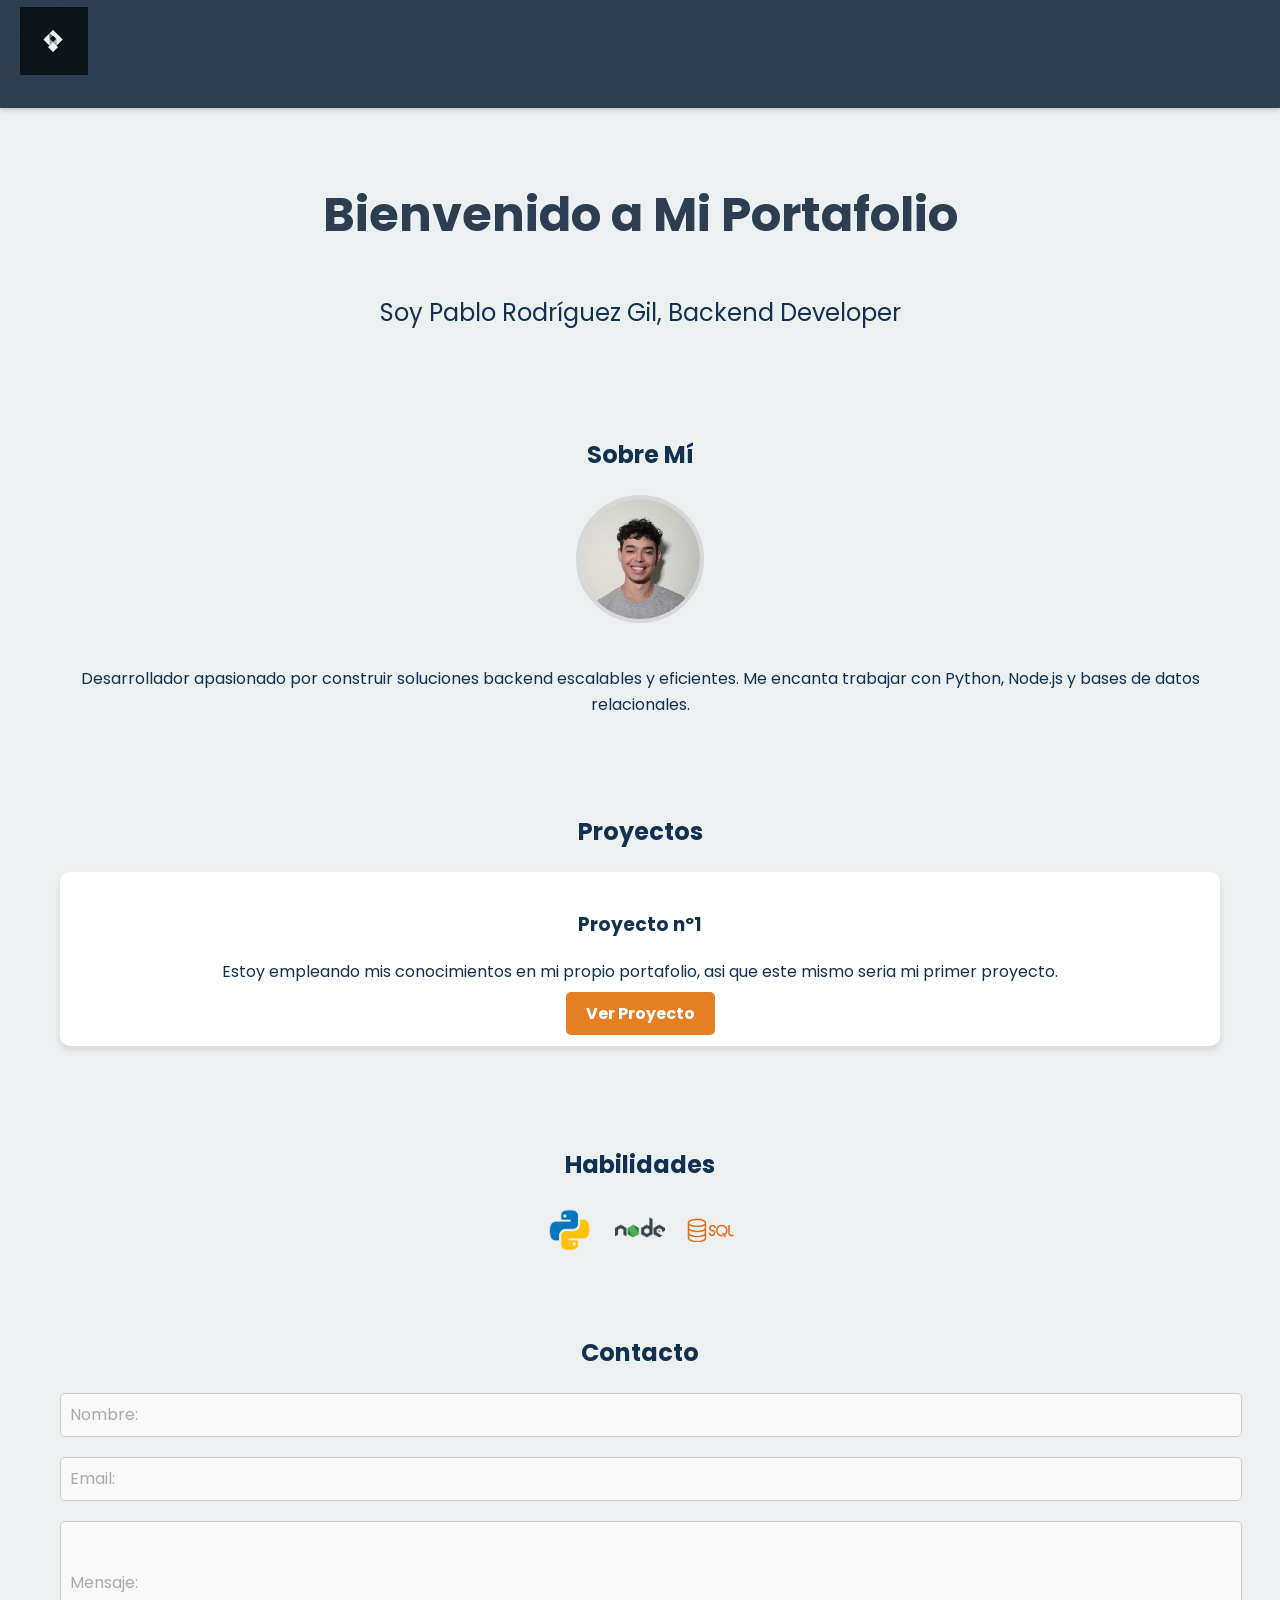
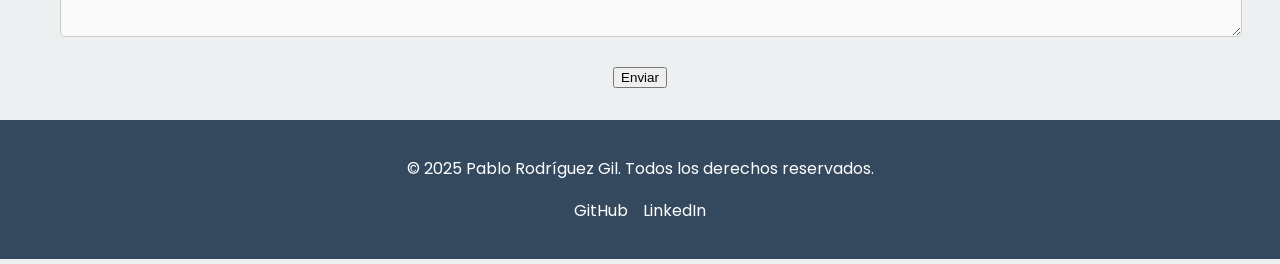
==== pagina.html @ 077a4f99 "aqui subo mi proyecto" ====
<!DOCTYPE html>
<html lang="es">
<head>
    <meta charset="UTF-8">
    <meta name="viewport" content="width=device-width, initial-scale=1.0">
    <title>Pablo Rodriguez Gil</title>
    <link rel="stylesheet" href="pagina.css">
    <link href="https://fonts.googleapis.com/css2?family=Poppins:wght@400;600&display=swap" rel="stylesheet">
</head>
<body>
    <header>
        <div class="header-content">
            <img src="./img/logo.jpeg" alt="logo" class="logo">
            <div class="menu-toggle">☰</div>
        </div>
        <nav>
            <ul>
                <li><a href="#inicio">Inicio</a></li>
                <li><a href="#sobre-mi">Sobre Mí</a></li>
                <li><a href="#proyectos">Proyectos</a></li>
                <li><a href="#habilidades">Habilidades</a></li>
                <li><a href="#contacto">Contacto</a></li>
            </ul>
        </nav>
    </header>
    
    <main class="container">
        <section id="inicio">
            <h1>Bienvenido a Mi Portafolio</h1>
            <p>Soy Pablo Rodríguez Gil, Backend Developer</p>
        </section>

        <section id="sobre-mi">
            <h2>Sobre Mí</h2>
            <div class="contenido">
                <img src="img/foto.jpeg" alt="Foto de perfil de Pablo Rodríguez Gil" class="foto-perfil">
                <p>Desarrollador apasionado por construir soluciones backend escalables y eficientes. Me encanta trabajar con Python, Node.js y bases de datos relacionales.</p>
            </div>
        </section>

        <section id="proyectos">
            <h2>Proyectos</h2>
            <div class="proyecto">
                <h3>Proyecto nº1</h3>
                <p>Estoy empleando mis conocimientos en mi propio portafolio, asi que este mismo seria mi primer proyecto.</p>
                <a class="my-button" href="#">Ver Proyecto</a>
            </div>
        </section>

        <section id="habilidades">
            <h2>Habilidades</h2>
            <div class="icon-row">
                <img src="img/python.png" alt="Python">
                <img src="img/node.png" alt="Node.js">
                <img src="img/sql.png" alt="SQL">
            </div>
        </section>

        <section id="contacto">
            <h2>Contacto</h2>
            <form>
                <div class="form-group">
                    <input type="text" id="nombre" name="nombre" placeholder=" " required>
                    <label for="nombre">Nombre:</label>
                </div>
                <div class="form-group">
                    <input type="email" id="email" name="email" placeholder=" " required>
                    <label for="email">Email:</label>
                </div>
                <div class="form-group">
                    <textarea id="mensaje" name="mensaje" rows="5" placeholder=" " required></textarea>
                    <label for="mensaje">Mensaje:</label>
                </div>
                <button type="submit" class="btn-submit">Enviar</button>
            </form>
        </section>
        
    </main>

    <footer>
        <p>&copy; 2025 Pablo Rodríguez Gil. Todos los derechos reservados.</p>
        <ul class="social-links">
            <li><a href="https://github.com/pablogil25" target="_blank">GitHub</a></li>
            <li><a href="https://www.linkedin.com/in/pablo-rodriguez-gil-692468261/" target="_blank">LinkedIn</a></li>
        </ul>
    </footer>

    <script src="pagina.js"></script>
</body>
</html>
---- pagina.css ----
/* ==================== Variables de color ==================== */
:root {
    --primary-color: #2C3E50; /* Azul oscuro */
    --secondary-color: #34495E; /* Gris oscuro */
    --background-color: #ECF0F1; /* Fondo suave gris */
    --accent-color: #E67E22; /* Naranja sofisticado */
    --text-color: #123150; /* Texto principal */
    --white: #ffffff; /* Blanco puro */
}

/* ==================== Estilos globales ==================== */
body {
    font-family: 'Poppins', Arial, sans-serif;
    margin: 0;
    padding: 0;
    box-sizing: border-box;
    background-color: var(--background-color);
    color: var(--text-color);
    line-height: 1.6;
}

.container {
    max-width: 1200px;
    margin: 0 auto;
    padding: 0 20px;
}

/* ==================== Transiciones globales ==================== */
* {
    transition: all 0.3s ease-in-out;
}

/* ==================== Header ==================== */
header {
    background-color: var(--primary-color);
    color: var(--white);
    padding: 7px 20px;
    position: sticky;
    top: 0;
    z-index: 1000;
    box-shadow: 0 2px 5px rgba(0, 0, 0, 0.2);
}

.header-content {
    display: flex;
    justify-content: space-between;
    align-items: center;
}

.logo {
    width: 68px;
    height: auto;
}

/* Menú de navegación */
header nav {
    position: relative;
}

header nav ul {
    list-style: none;
    display: flex;
    justify-content: center;
    gap: 20px;
    margin: 0;
    padding: 0;
    transform: translateY(-100%);
    opacity: 0;
    transition: transform 0.5s ease, opacity 0.5s ease;
}

header nav ul.show {
    transform: translateY(0);
    opacity: 1;
}

header nav ul li a {
    color: var(--white);
    text-decoration: none;
    font-weight: bold;
    position: relative;
}

header nav ul li a:hover {
    color: var(--accent-color);
}

header nav ul li a::after {
    content: '';
    position: absolute;
    left: 0;
    bottom: -2px;
    width: 0;
    height: 2px;
    background-color: var(--accent-color);
    transition: width 0.3s ease;
}

header nav ul li a:hover::after {
    width: 100%;
}

/* Menú hamburguesa */
.menu-toggle {
    display: none;
    font-size: 2rem;
    color: var(--white);
    cursor: pointer;
    z-index: 1001;
}

/* ==================== Responsivo ==================== */
@media (max-width: 768px) {
    .menu-toggle {
        display: block;
    }

    header nav ul {
        display: none;
        flex-direction: column;
        gap: 10px;
        background-color: var(--primary-color);
        position: absolute;
        top: 100%;
        left: 0;
        right: 0;
        padding: 20px;
        border-top: 1px solid var(--accent-color);
    }

    header nav ul.show {
        display: flex;
    }
}

/* ==================== Secciones ==================== */
section {
    padding: 30px 20px;
    text-align: center;
}

#inicio h1 {
    font-size: 3em;
    color: var(--primary-color);
}

#inicio p {
    font-size: 1.5em;
    color: var(--text-color);
}

#sobre-mi .foto-perfil {
    width: 120px;
    height: 120px;
    border-radius: 50%;
    margin-bottom: 20px;
    border: 4px solid rgba(0, 0, 0, 0.1);
}

/* ==================== Proyectos ==================== */
.proyecto {
    background-color: var(--white);
    margin: 20px auto;
    padding: 20px;
    border-radius: 10px;
    box-shadow: 0 4px 6px rgba(0, 0, 0, 0.1);
}

.proyecto:hover {
    transform: translateY(-5px);
    box-shadow: 0 6px 12px rgba(0, 0, 0, 0.2);
}

.my-button {
    padding: 10px 20px;
    background-color: var(--accent-color);
    color: var(--white);
    border: none;
    border-radius: 5px;
    text-decoration: none;
    font-weight: bold;
}

.my-button:hover {
    background-color: #D35400;
    transform: scale(1.05);
}

/* ==================== Footer ==================== */
footer {
    background-color: var(--secondary-color);
    color: var(--white);
    padding: 20px;
    text-align: center;
}

footer .social-links {
    list-style: none;
    display: flex;
    justify-content: center;
    gap: 15px;
    padding: 0;
}

footer .social-links a {
    color: var(--white);
    text-decoration: none;
}

footer .social-links a:hover {
    color: var(--accent-color);
}

/* ==================== Habilidades ==================== */
#habilidades ul {
    list-style: none;
    display: flex;
    justify-content: center;
    gap: 20px;
    flex-wrap: wrap;
    padding: 0;
}

#habilidades li {
    display: flex;
    font-size: 1.2em;
    font-weight: bold;
    color: var(--primary-color);
    opacity: 0;
    transform: translateY(20px);
    transition: opacity 1s ease, transform 1s ease;
}

#habilidades li.visible {
    opacity: 1;
    transform: translateY(0);
}

.icon-row {
    display: flex;
    justify-content: center;
    align-items: center;
    gap: 20px;
    margin-top: 20px;
}

.icon-row img {
    width: 50px;
    height: auto;
    transition: transform 0.3s ease, box-shadow 0.3s ease;
}

.icon-row img:hover {
    transform: scale(1.2);
    box-shadow: 0 4px 8px rgba(0, 0, 0, 0.2);
}

/* ==================== Formulario ==================== */
.form-group {
    position: relative;
    margin-bottom: 20px;
}

label {
    position: absolute;
    top: 50%;
    left: 10px;
    transform: translateY(-50%);
    font-size: 1em;
    color: #aaa;
    pointer-events: none;
    transition: all 0.3s ease;
}

input, textarea {
    width: 100%;
    padding: 12px 10px;
    border: 1px solid #ccc;
    border-radius: 5px;
    font-size: 1rem;
    background-color: #f9f9f9;
    color: var(--text-color);
    caret-color: var(--primary-color);
}

input::placeholder,
textarea::placeholder {
    color: transparent;
}

input:focus + label,
textarea:focus + label,
input:not(:placeholder-shown) + label,
textarea:not(:placeholder-shown) + label {
    top: -10px;
    font-size: 0.9em;
    color: var(--primary-color);
}

input:focus, textarea:focus {
    border-color: var(--primary-color);
    box-shadow: 0 0 5px rgba(31, 108, 185, 0.3);
    outline: none;
}
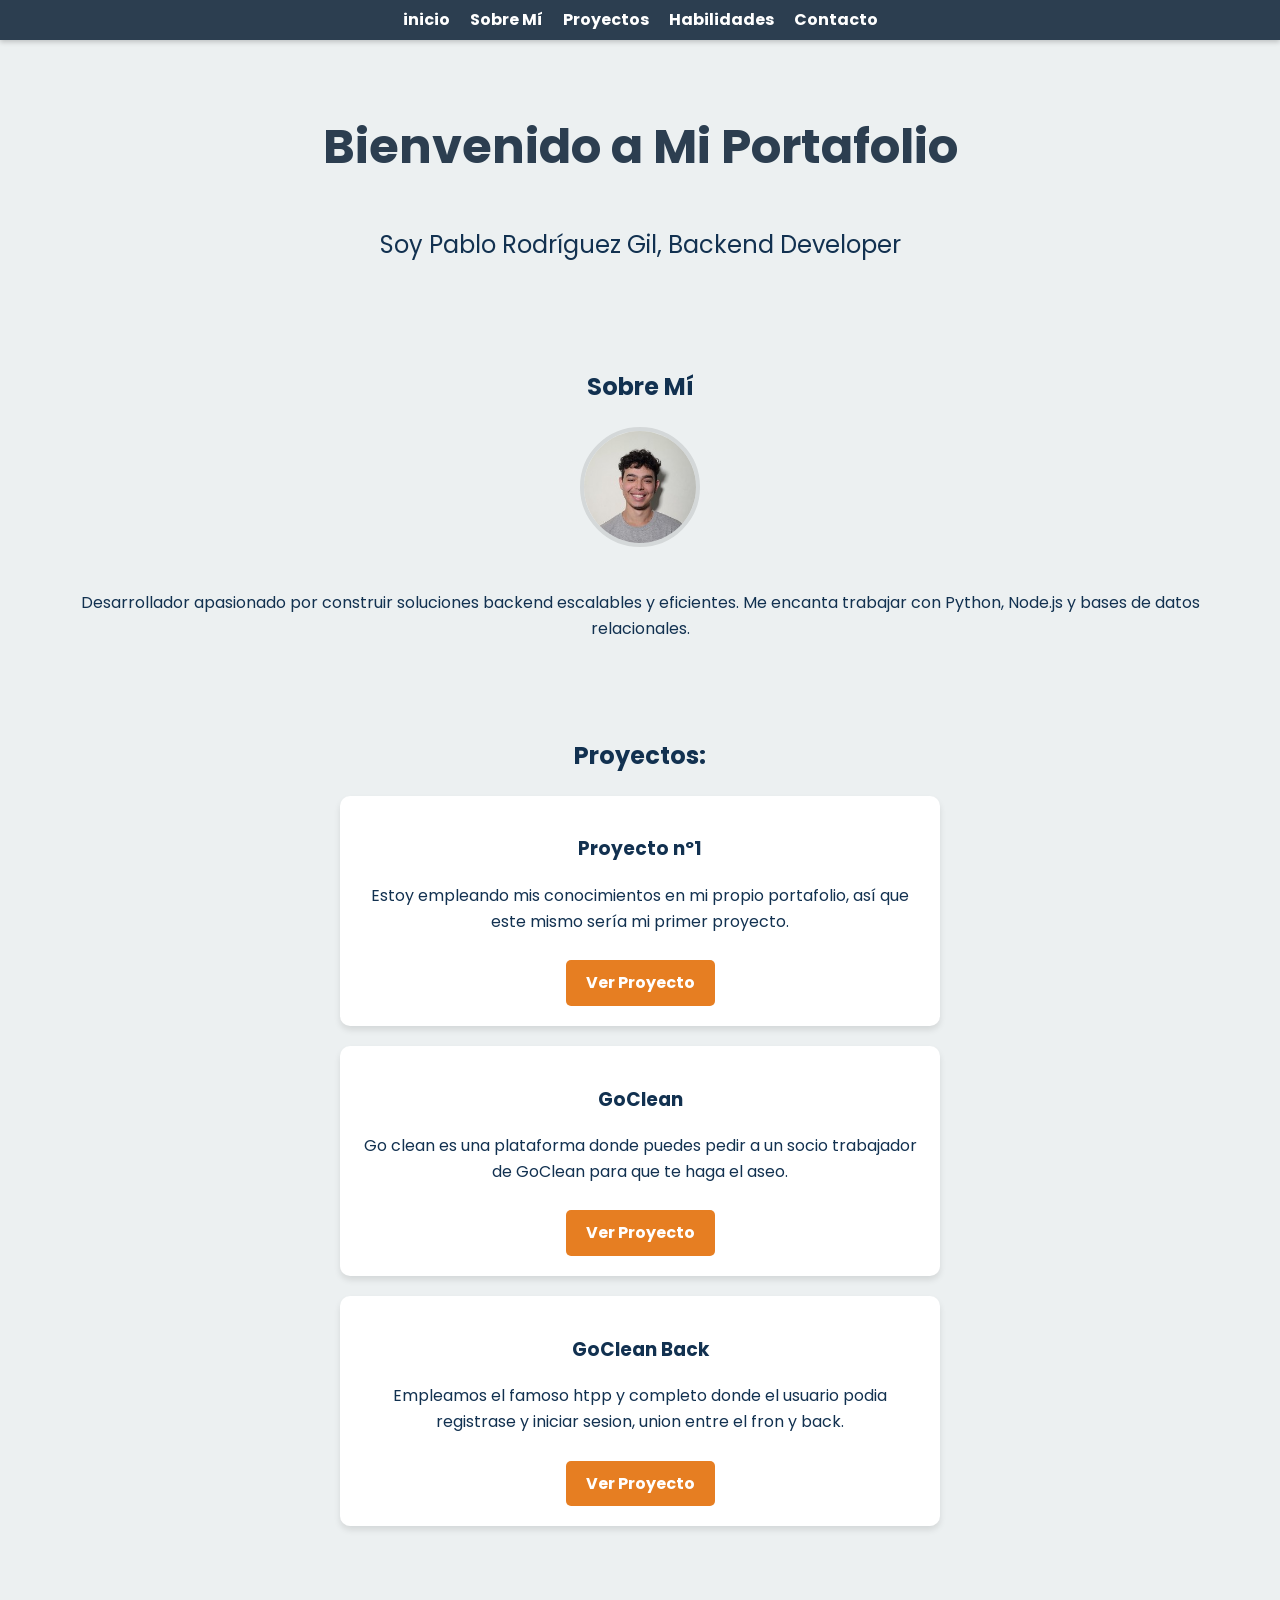
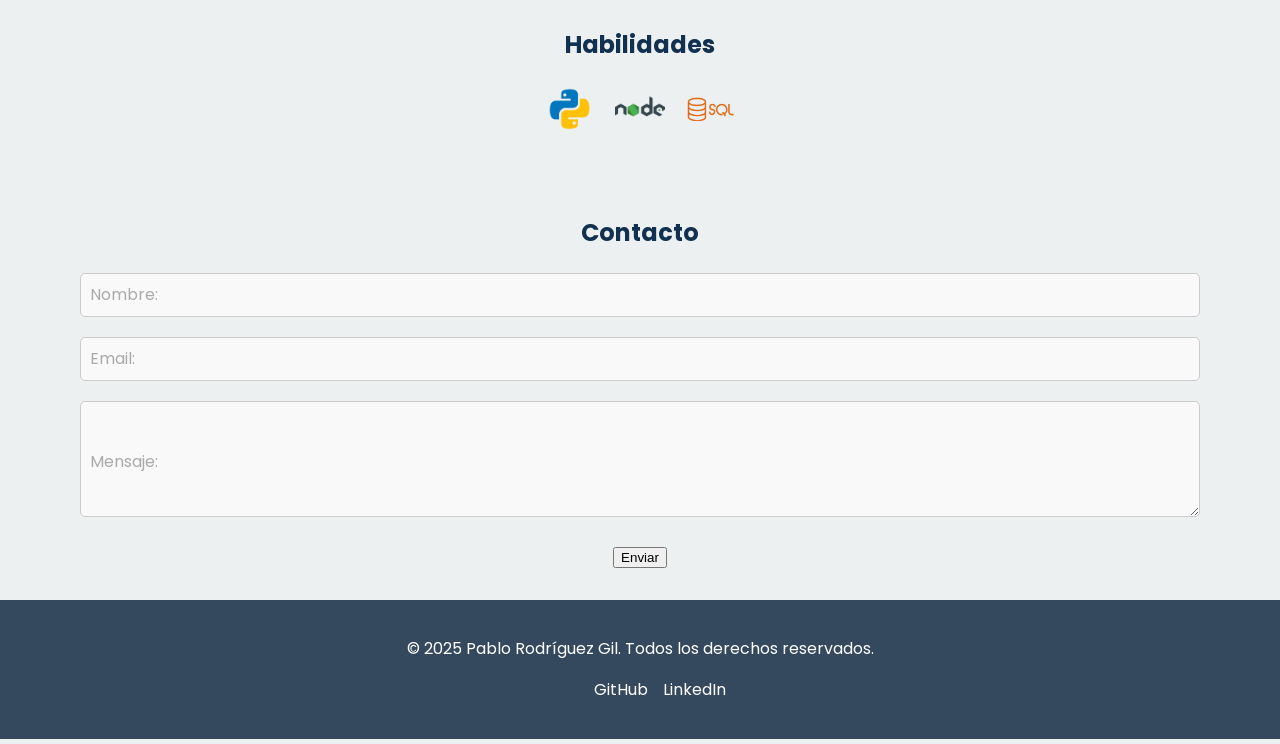
==== commit 2ffd2404: "se subio los proyectos" ====
--- a/pagina.html
+++ b/pagina.html
@@ -9,13 +9,12 @@
 </head>
 <body>
     <header>
-        <div class="header-content">
-            <img src="./img/logo.jpeg" alt="logo" class="logo">
+        <div class="header-content"></div>
             <div class="menu-toggle">☰</div>
         </div>
         <nav>
             <ul>
-                <li><a href="#inicio">Inicio</a></li>
+                <li><a href="#inicio">inicio</a></li>
                 <li><a href="#sobre-mi">Sobre Mí</a></li>
                 <li><a href="#proyectos">Proyectos</a></li>
                 <li><a href="#habilidades">Habilidades</a></li>
@@ -39,13 +38,26 @@
         </section>
 
         <section id="proyectos">
-            <h2>Proyectos</h2>
+            <h2>Proyectos:</h2>
             <div class="proyecto">
                 <h3>Proyecto nº1</h3>
-                <p>Estoy empleando mis conocimientos en mi propio portafolio, asi que este mismo seria mi primer proyecto.</p>
+                <p>Estoy empleando mis conocimientos en mi propio portafolio, así que este mismo sería mi primer proyecto.</p>
                 <a class="my-button" href="#">Ver Proyecto</a>
             </div>
+            <div class="proyecto">
+                <h3>GoClean</h3>
+                <p>Go clean es una plataforma donde puedes pedir a un socio trabajador de GoClean para que te haga el aseo.</p>
+                <a class="my-button" href="https://github.com/tonguiino/GoClean" target="_blank">Ver Proyecto</a>
+              </div>
+            
+              <div class="proyecto">
+                <h3>GoClean Back</h3>
+                <p>Empleamos el famoso htpp y completo donde el usuario podia registrase y iniciar sesion, union entre el fron y back.</p>
+                <a class="my-button" href="https://github.com/tonguiino/GoClean_back" target="_blank">Ver Proyecto</a>
+              </div>
         </section>
+
+        
 
         <section id="habilidades">
             <h2>Habilidades</h2>
--- a/pagina.css
+++ b/pagina.css
@@ -1,19 +1,23 @@
 /* ==================== Variables de color ==================== */
 :root {
-    --primary-color: #2C3E50; /* Azul oscuro */
-    --secondary-color: #34495E; /* Gris oscuro */
-    --background-color: #ECF0F1; /* Fondo suave gris */
-    --accent-color: #E67E22; /* Naranja sofisticado */
-    --text-color: #123150; /* Texto principal */
-    --white: #ffffff; /* Blanco puro */
+    --primary-color: #2C3E50;
+    --secondary-color: #34495E;
+    --background-color: #ECF0F1;
+    --accent-color: #E67E22;
+    --text-color: #123150;
+    --white: #ffffff;
 }
 
 /* ==================== Estilos globales ==================== */
+* {
+    box-sizing: border-box;
+    transition: all 0.3s ease-in-out;
+}
+
 body {
     font-family: 'Poppins', Arial, sans-serif;
     margin: 0;
     padding: 0;
-    box-sizing: border-box;
     background-color: var(--background-color);
     color: var(--text-color);
     line-height: 1.6;
@@ -23,11 +27,6 @@
     max-width: 1200px;
     margin: 0 auto;
     padding: 0 20px;
-}
-
-/* ==================== Transiciones globales ==================== */
-* {
-    transition: all 0.3s ease-in-out;
 }
 
 /* ==================== Header ==================== */
@@ -52,11 +51,7 @@
     height: auto;
 }
 
-/* Menú de navegación */
-header nav {
-    position: relative;
-}
-
+/* ==================== Menú de navegación (pantallas grandes) ==================== */
 header nav ul {
     list-style: none;
     display: flex;
@@ -64,14 +59,6 @@
     gap: 20px;
     margin: 0;
     padding: 0;
-    transform: translateY(-100%);
-    opacity: 0;
-    transition: transform 0.5s ease, opacity 0.5s ease;
-}
-
-header nav ul.show {
-    transform: translateY(0);
-    opacity: 1;
 }
 
 header nav ul li a {
@@ -100,7 +87,7 @@
     width: 100%;
 }
 
-/* Menú hamburguesa */
+/* ==================== Menú hamburguesa ==================== */
 .menu-toggle {
     display: none;
     font-size: 2rem;
@@ -109,14 +96,14 @@
     z-index: 1001;
 }
 
-/* ==================== Responsivo ==================== */
+/* ==================== Responsive (pantallas ≤768px) ==================== */
 @media (max-width: 768px) {
     .menu-toggle {
         display: block;
     }
 
     header nav ul {
-        display: none;
+        display: none;              /* oculto por defecto en móvil */
         flex-direction: column;
         gap: 10px;
         background-color: var(--primary-color);
@@ -128,6 +115,7 @@
         border-top: 1px solid var(--accent-color);
     }
 
+    /* Al hacer click: mostrar menú */
     header nav ul.show {
         display: flex;
     }
@@ -149,6 +137,7 @@
     color: var(--text-color);
 }
 
+/* ==================== Sobre mí ==================== */
 #sobre-mi .foto-perfil {
     width: 120px;
     height: 120px;
@@ -164,6 +153,7 @@
     padding: 20px;
     border-radius: 10px;
     box-shadow: 0 4px 6px rgba(0, 0, 0, 0.1);
+    max-width: 600px;
 }
 
 .proyecto:hover {
@@ -179,6 +169,8 @@
     border-radius: 5px;
     text-decoration: none;
     font-weight: bold;
+    display: inline-block;
+    margin-top: 10px;
 }
 
 .my-button:hover {
@@ -186,56 +178,7 @@
     transform: scale(1.05);
 }
 
-/* ==================== Footer ==================== */
-footer {
-    background-color: var(--secondary-color);
-    color: var(--white);
-    padding: 20px;
-    text-align: center;
-}
-
-footer .social-links {
-    list-style: none;
-    display: flex;
-    justify-content: center;
-    gap: 15px;
-    padding: 0;
-}
-
-footer .social-links a {
-    color: var(--white);
-    text-decoration: none;
-}
-
-footer .social-links a:hover {
-    color: var(--accent-color);
-}
-
 /* ==================== Habilidades ==================== */
-#habilidades ul {
-    list-style: none;
-    display: flex;
-    justify-content: center;
-    gap: 20px;
-    flex-wrap: wrap;
-    padding: 0;
-}
-
-#habilidades li {
-    display: flex;
-    font-size: 1.2em;
-    font-weight: bold;
-    color: var(--primary-color);
-    opacity: 0;
-    transform: translateY(20px);
-    transition: opacity 1s ease, transform 1s ease;
-}
-
-#habilidades li.visible {
-    opacity: 1;
-    transform: translateY(0);
-}
-
 .icon-row {
     display: flex;
     justify-content: center;
@@ -300,5 +243,28 @@
 input:focus, textarea:focus {
     border-color: var(--primary-color);
     box-shadow: 0 0 5px rgba(31, 108, 185, 0.3);
-    outline: none;
-}
+}
+
+/* ==================== Footer ==================== */
+footer {
+    background-color: var(--secondary-color);
+    color: var(--white);
+    padding: 20px;
+    text-align: center;
+}
+
+footer .social-links {
+    list-style: none;
+    display: flex;
+    justify-content: center;
+    gap: 15px;
+}
+
+footer .social-links a {
+    color: var(--white);
+    text-decoration: none;
+}
+
+footer .social-links a:hover {
+    color: var(--accent-color);
+}
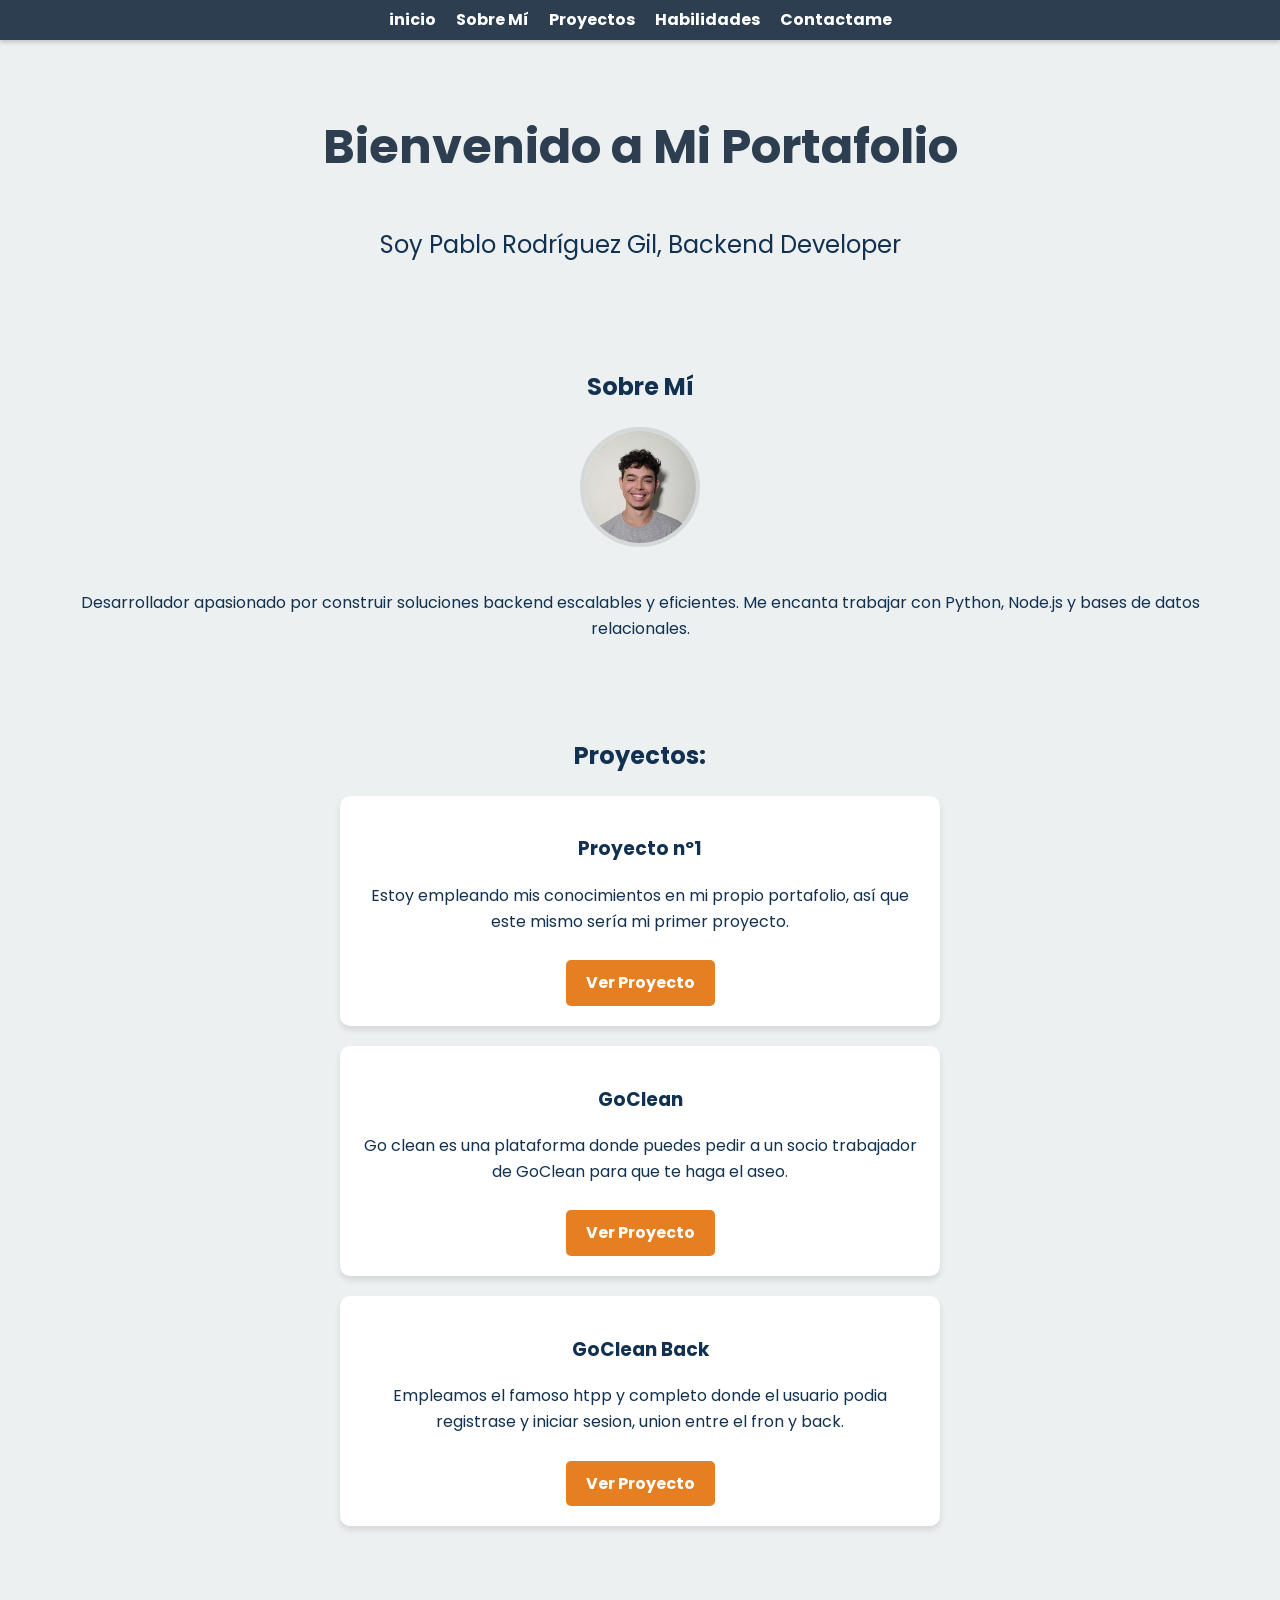
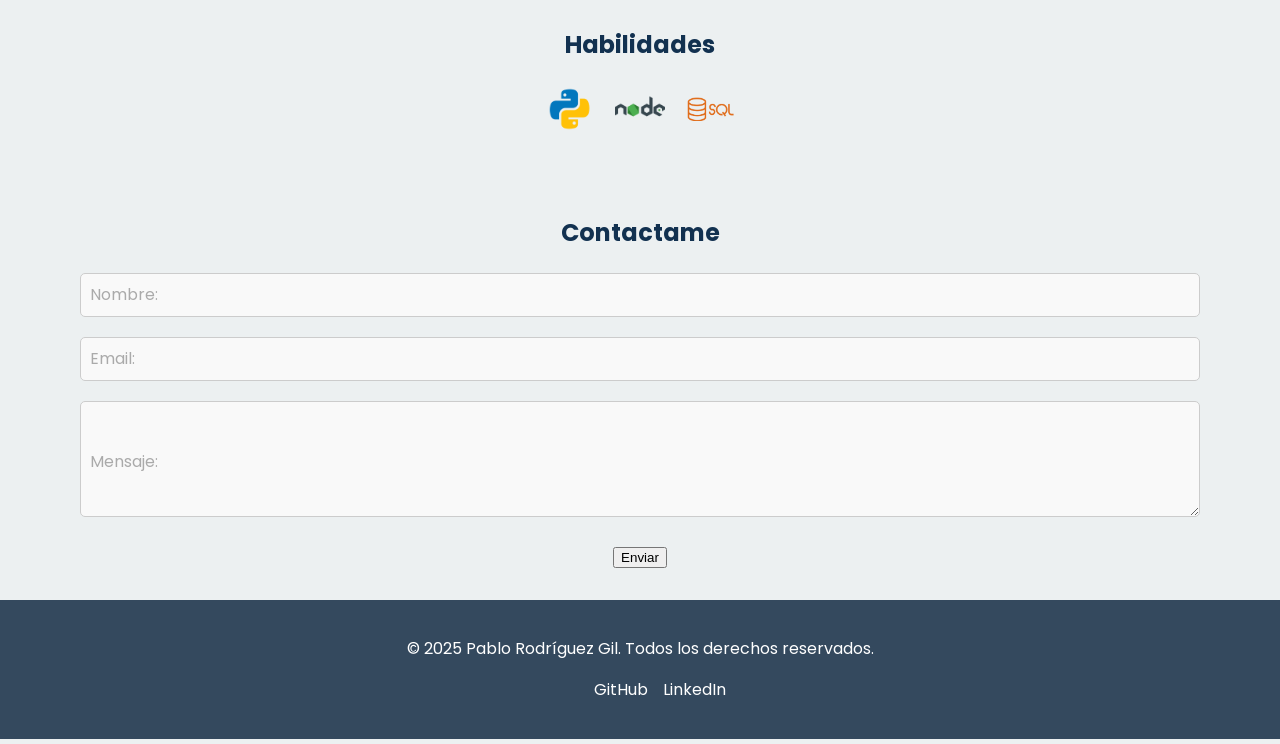
==== commit 0546f1ca: "cambio de formulario" ====
--- a/pagina.html
+++ b/pagina.html
@@ -18,7 +18,7 @@
                 <li><a href="#sobre-mi">Sobre Mí</a></li>
                 <li><a href="#proyectos">Proyectos</a></li>
                 <li><a href="#habilidades">Habilidades</a></li>
-                <li><a href="#contacto">Contacto</a></li>
+                <li><a href="#contacto">Contactame</a></li>
             </ul>
         </nav>
     </header>
@@ -49,15 +49,12 @@
                 <p>Go clean es una plataforma donde puedes pedir a un socio trabajador de GoClean para que te haga el aseo.</p>
                 <a class="my-button" href="https://github.com/tonguiino/GoClean" target="_blank">Ver Proyecto</a>
               </div>
-            
               <div class="proyecto">
                 <h3>GoClean Back</h3>
                 <p>Empleamos el famoso htpp y completo donde el usuario podia registrase y iniciar sesion, union entre el fron y back.</p>
                 <a class="my-button" href="https://github.com/tonguiino/GoClean_back" target="_blank">Ver Proyecto</a>
               </div>
         </section>
-
-        
 
         <section id="habilidades">
             <h2>Habilidades</h2>
@@ -69,8 +66,8 @@
         </section>
 
         <section id="contacto">
-            <h2>Contacto</h2>
-            <form>
+            <h2>Contactame</h2>
+            <form id="formulario-contacto">
                 <div class="form-group">
                     <input type="text" id="nombre" name="nombre" placeholder=" " required>
                     <label for="nombre">Nombre:</label>
@@ -86,7 +83,6 @@
                 <button type="submit" class="btn-submit">Enviar</button>
             </form>
         </section>
-        
     </main>
 
     <footer>
@@ -97,6 +93,28 @@
         </ul>
     </footer>
 
-    <script src="pagina.js"></script>
+    <!-- Script para capturar y mostrar los datos del formulario -->
+    <script>
+        document.addEventListener("DOMContentLoaded", function () {
+            const formulario = document.getElementById("formulario-contacto");
+
+            formulario.addEventListener("submit", function (e) {
+                e.preventDefault(); // Evita recargar la página
+
+                const nombre = document.getElementById("nombre").value;
+                const email = document.getElementById("email").value;
+                const mensaje = document.getElementById("mensaje").value;
+
+                // Mostrar datos capturados
+                console.log("Nombre:", nombre);
+                console.log("Email:", email);
+                console.log("Mensaje:", mensaje);
+
+                alert(`¡Gracias, ${nombre}!\nTu mensaje fue recibido correctamente:\n\n"${mensaje}"`);
+
+                formulario.reset();
+            });
+        });
+    </script>
 </body>
 </html>
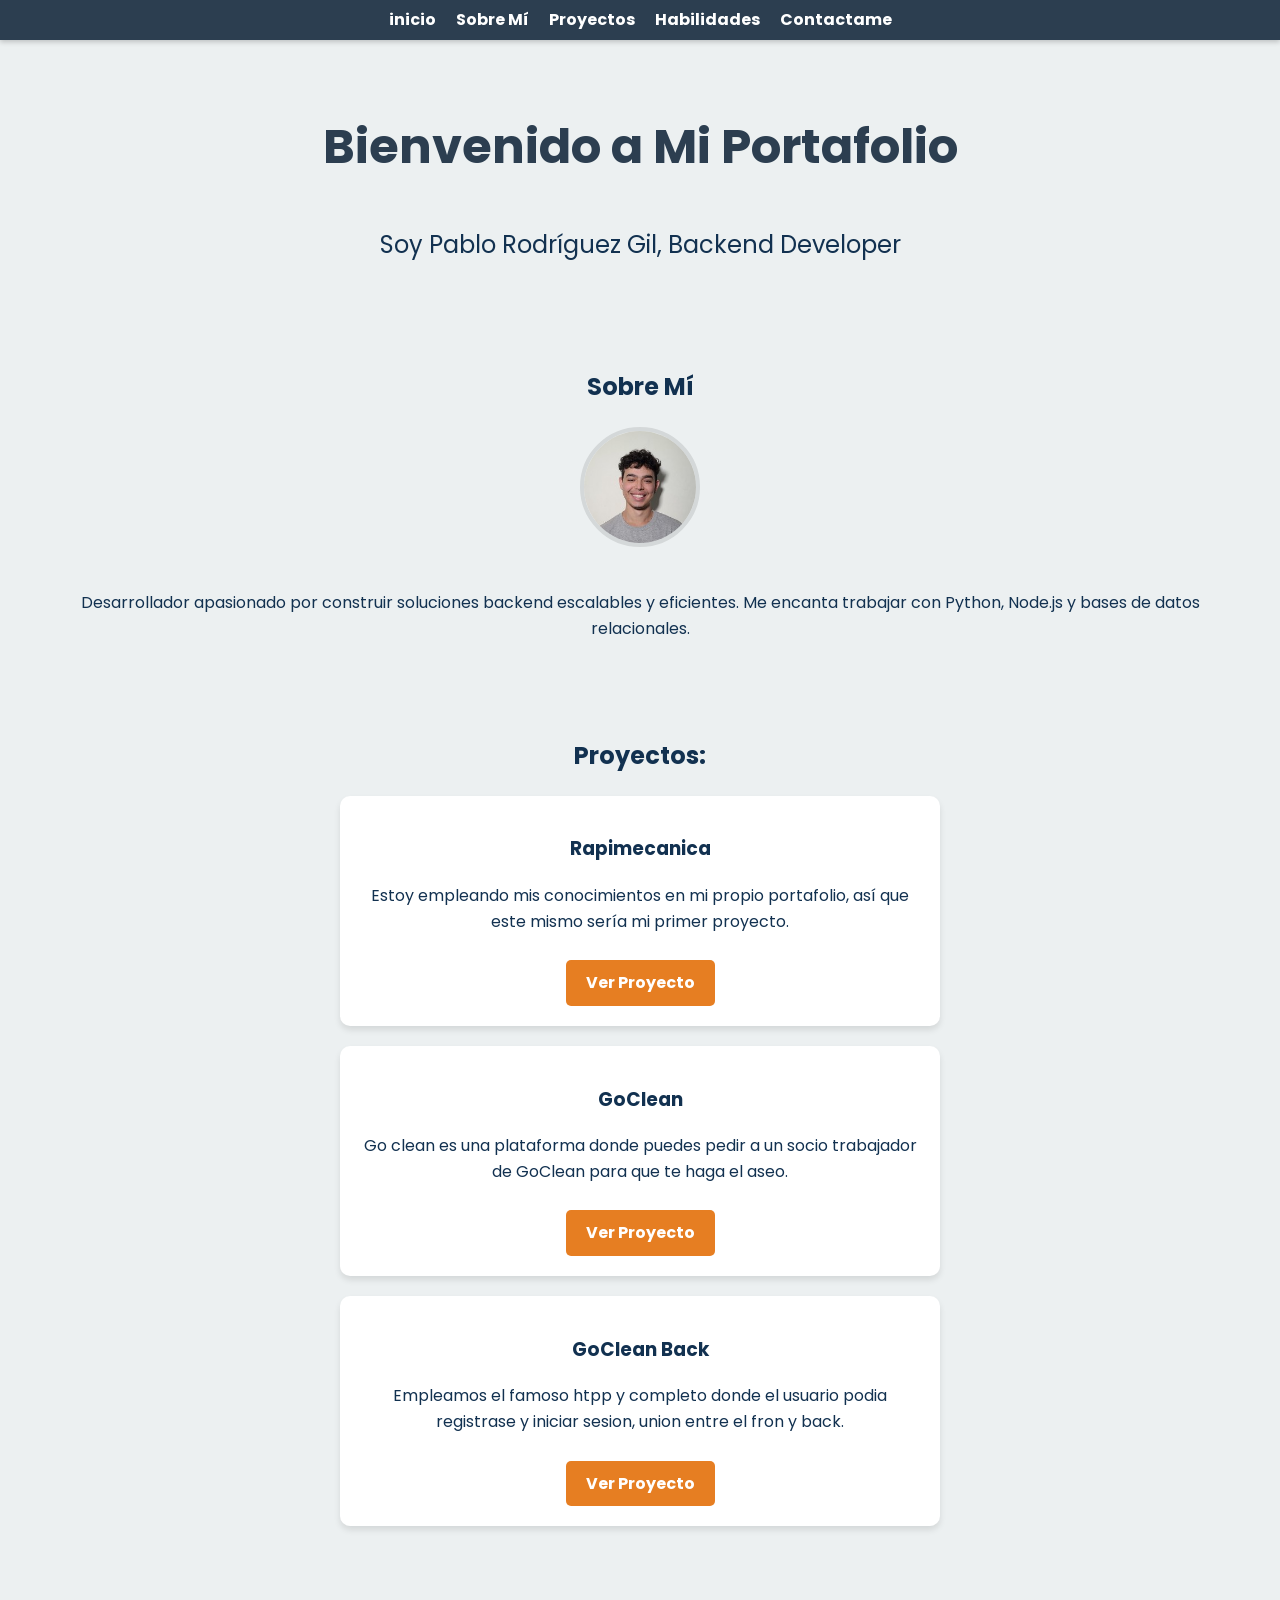
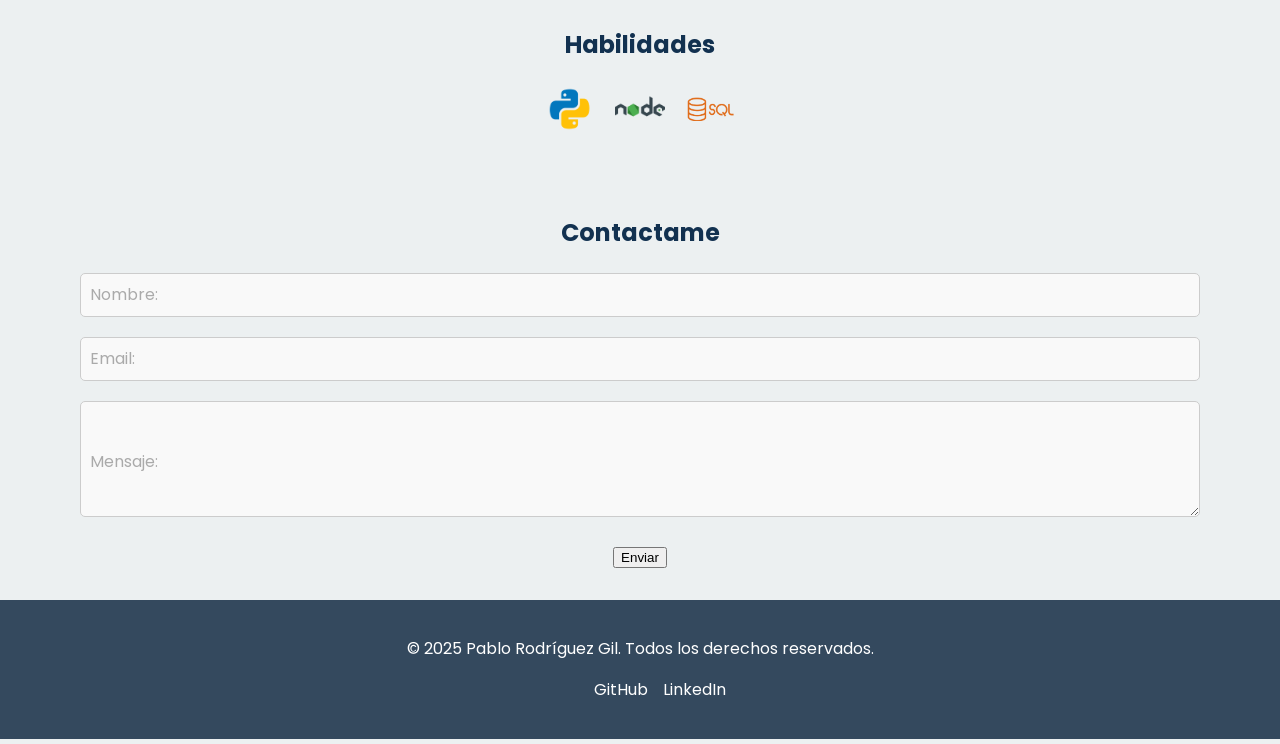
==== commit bfece670: "Initial commit" ====
--- a/pagina.html
+++ b/pagina.html
@@ -40,9 +40,9 @@
         <section id="proyectos">
             <h2>Proyectos:</h2>
             <div class="proyecto">
-                <h3>Proyecto nº1</h3>
+                <h3>Rapimecanica</h3>
                 <p>Estoy empleando mis conocimientos en mi propio portafolio, así que este mismo sería mi primer proyecto.</p>
-                <a class="my-button" href="#">Ver Proyecto</a>
+                <a class="my-button" href="https://rapimecanica.pablorodriguezgil7.workers.dev/" target="_blank">Ver Proyecto</a>
             </div>
             <div class="proyecto">
                 <h3>GoClean</h3>
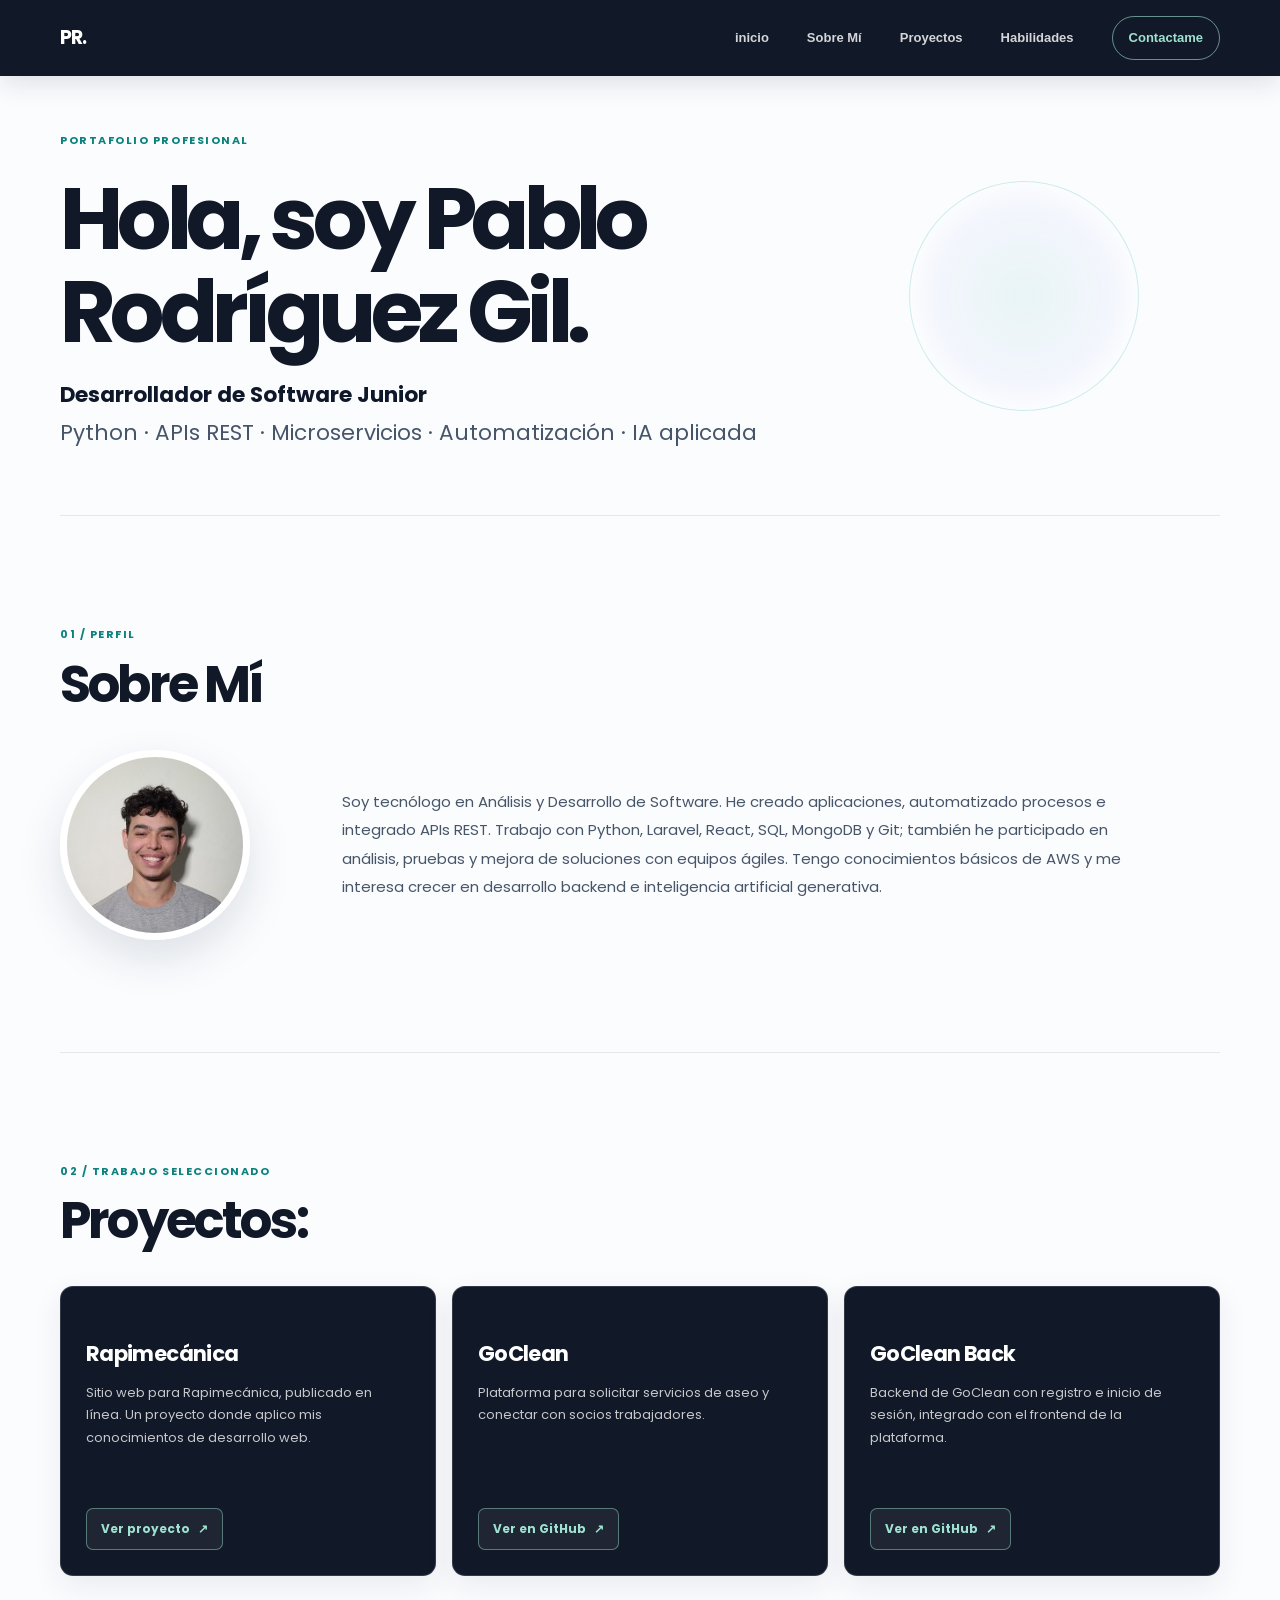
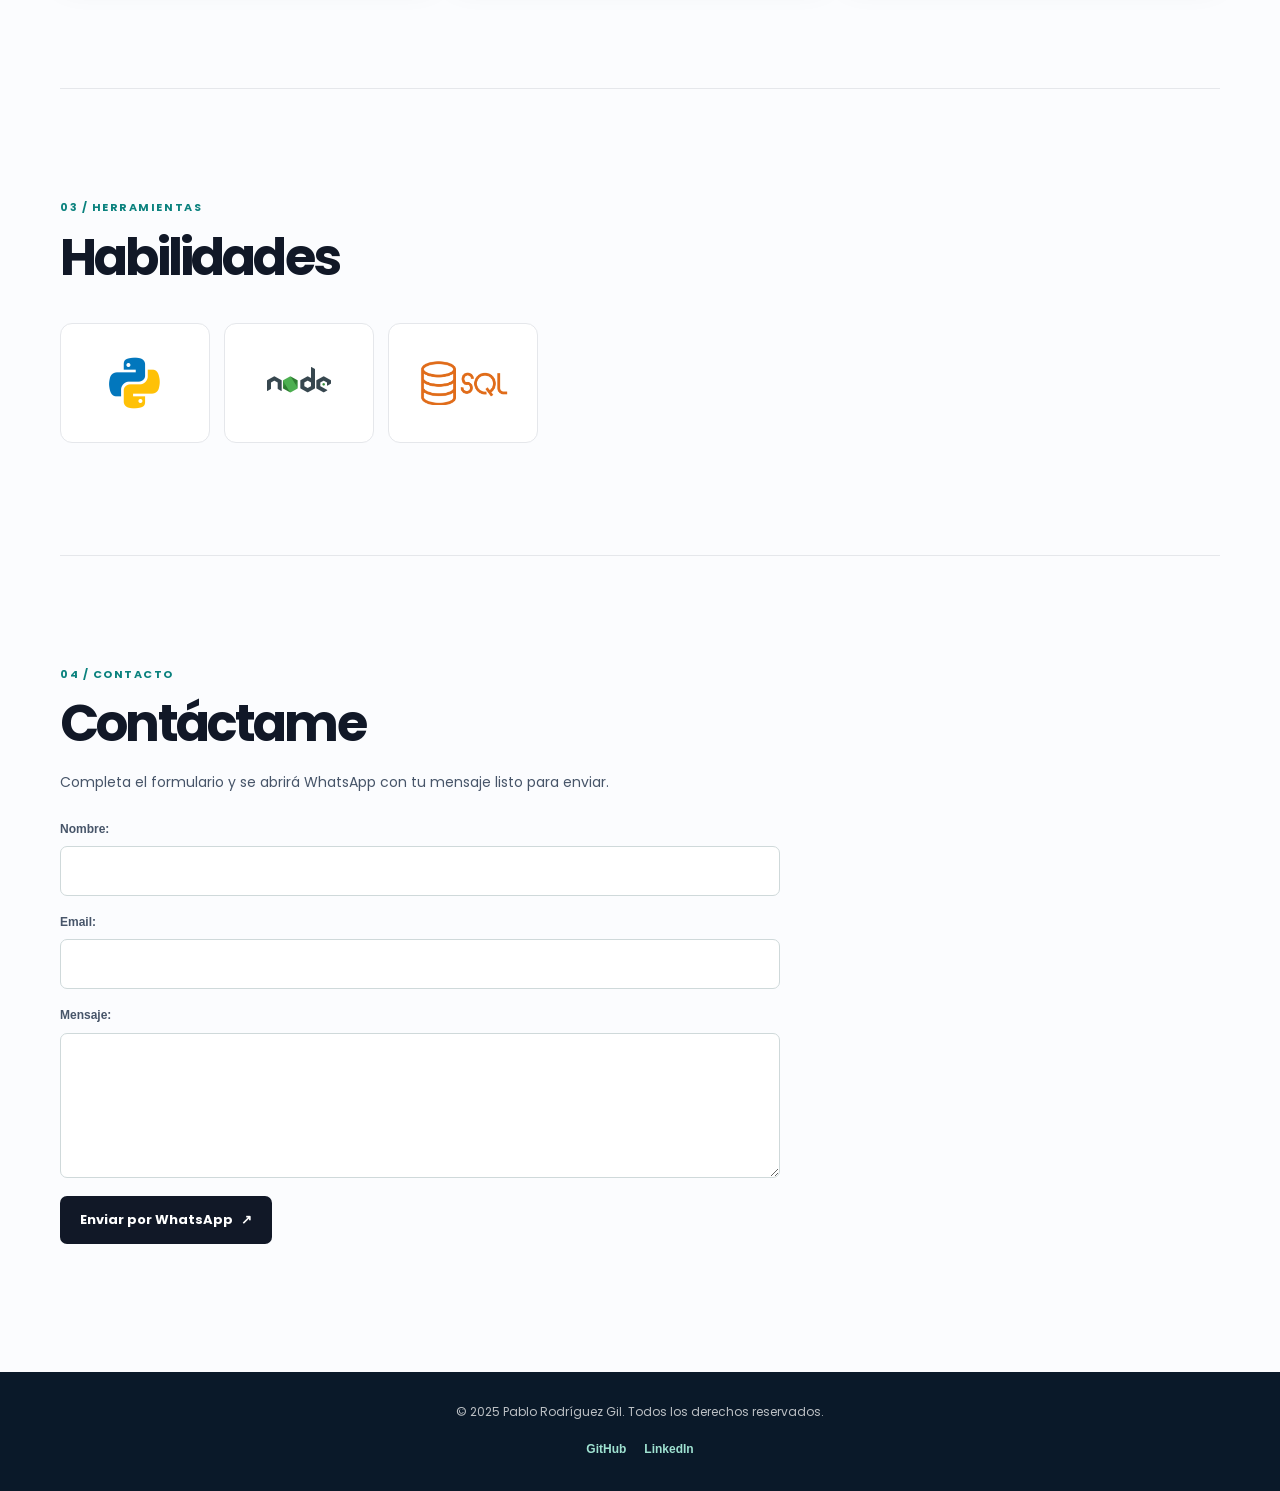
==== commit 9083558d: "Actualiza proyecto" ====
--- a/pagina.html
+++ b/pagina.html
@@ -3,56 +3,59 @@
 <head>
     <meta charset="UTF-8">
     <meta name="viewport" content="width=device-width, initial-scale=1.0">
-    <title>Pablo Rodriguez Gil</title>
+    <title>Pablo Rodríguez Gil | Portafolio</title>
     <link rel="stylesheet" href="pagina.css">
     <link href="https://fonts.googleapis.com/css2?family=Poppins:wght@400;600&display=swap" rel="stylesheet">
 </head>
 <body>
     <header>
-        <div class="header-content"></div>
-            <div class="menu-toggle">☰</div>
+        <div class="header-content">
+            <button class="menu-toggle" type="button" aria-label="Abrir men&#250;" aria-expanded="false" aria-controls="primary-navigation">
+                <span class="hamburger" aria-hidden="true"><span></span><span></span><span></span></span>
+            </button>
+            <nav aria-label="Navegaci&oacute;n principal">
+                <ul id="primary-navigation">
+                    <li><a href="#inicio">inicio</a></li>
+                    <li><a href="#sobre-mi">Sobre M&iacute;</a></li>
+                    <li><a href="#proyectos">Proyectos</a></li>
+                    <li><a href="#habilidades">Habilidades</a></li>
+                    <li><a href="#contacto">Contactame</a></li>
+                </ul>
+            </nav>
         </div>
-        <nav>
-            <ul>
-                <li><a href="#inicio">inicio</a></li>
-                <li><a href="#sobre-mi">Sobre Mí</a></li>
-                <li><a href="#proyectos">Proyectos</a></li>
-                <li><a href="#habilidades">Habilidades</a></li>
-                <li><a href="#contacto">Contactame</a></li>
-            </ul>
-        </nav>
     </header>
     
     <main class="container">
         <section id="inicio">
-            <h1>Bienvenido a Mi Portafolio</h1>
-            <p>Soy Pablo Rodríguez Gil, Backend Developer</p>
+            <h1>Hola, soy Pablo Rodríguez Gil.</h1>
+            <p>Desarrollador de Software Junior
+Python · APIs REST · Microservicios · Automatización · IA aplicada</p>
         </section>
 
         <section id="sobre-mi">
             <h2>Sobre Mí</h2>
             <div class="contenido">
                 <img src="img/foto.jpeg" alt="Foto de perfil de Pablo Rodríguez Gil" class="foto-perfil">
-                <p>Desarrollador apasionado por construir soluciones backend escalables y eficientes. Me encanta trabajar con Python, Node.js y bases de datos relacionales.</p>
+                <p>Soy tecnólogo en Análisis y Desarrollo de Software. He creado aplicaciones, automatizado procesos e integrado APIs REST. Trabajo con Python, Laravel, React, SQL, MongoDB y Git; también he participado en análisis, pruebas y mejora de soluciones con equipos ágiles. Tengo conocimientos básicos de AWS y me interesa crecer en desarrollo backend e inteligencia artificial generativa.</p>
             </div>
         </section>
 
         <section id="proyectos">
             <h2>Proyectos:</h2>
             <div class="proyecto">
-                <h3>Rapimecanica</h3>
-                <p>Estoy empleando mis conocimientos en mi propio portafolio, así que este mismo sería mi primer proyecto.</p>
-                <a class="my-button" href="https://rapimecanica.pablorodriguezgil7.workers.dev/" target="_blank">Ver Proyecto</a>
+                <h3>Rapimecánica</h3>
+                <p>Sitio web para Rapimecánica, publicado en línea. Un proyecto donde aplico mis conocimientos de desarrollo web.</p>
+                <a class="my-button" href="https://rapimecanica.pablorodriguezgil7.workers.dev/" target="_blank" rel="noopener noreferrer">Ver proyecto</a>
             </div>
             <div class="proyecto">
                 <h3>GoClean</h3>
-                <p>Go clean es una plataforma donde puedes pedir a un socio trabajador de GoClean para que te haga el aseo.</p>
-                <a class="my-button" href="https://github.com/tonguiino/GoClean" target="_blank">Ver Proyecto</a>
+                <p>Plataforma para solicitar servicios de aseo y conectar con socios trabajadores.</p>
+                <a class="my-button" href="https://github.com/tonguiino/GoClean" target="_blank" rel="noopener noreferrer">Ver en GitHub</a>
               </div>
               <div class="proyecto">
                 <h3>GoClean Back</h3>
-                <p>Empleamos el famoso htpp y completo donde el usuario podia registrase y iniciar sesion, union entre el fron y back.</p>
-                <a class="my-button" href="https://github.com/tonguiino/GoClean_back" target="_blank">Ver Proyecto</a>
+                <p>Backend de GoClean con registro e inicio de sesión, integrado con el frontend de la plataforma.</p>
+                <a class="my-button" href="https://github.com/tonguiino/GoClean_back" target="_blank" rel="noopener noreferrer">Ver en GitHub</a>
               </div>
         </section>
 
@@ -66,7 +69,8 @@
         </section>
 
         <section id="contacto">
-            <h2>Contactame</h2>
+            <h2>Contáctame</h2>
+            <p class="contact-hint">Completa el formulario y se abrirá WhatsApp con tu mensaje listo para enviar.</p>
             <form id="formulario-contacto">
                 <div class="form-group">
                     <input type="text" id="nombre" name="nombre" placeholder=" " required>
@@ -80,7 +84,8 @@
                     <textarea id="mensaje" name="mensaje" rows="5" placeholder=" " required></textarea>
                     <label for="mensaje">Mensaje:</label>
                 </div>
-                <button type="submit" class="btn-submit">Enviar</button>
+                <button type="submit" class="btn-submit">Enviar por WhatsApp <span aria-hidden="true">↗</span></button>
+                <p class="form-feedback" id="form-feedback" aria-live="polite"></p>
             </form>
         </section>
     </main>
@@ -88,33 +93,11 @@
     <footer>
         <p>&copy; 2025 Pablo Rodríguez Gil. Todos los derechos reservados.</p>
         <ul class="social-links">
-            <li><a href="https://github.com/pablogil25" target="_blank">GitHub</a></li>
-            <li><a href="https://www.linkedin.com/in/pablo-rodriguez-gil-692468261/" target="_blank">LinkedIn</a></li>
+            <li><a href="https://github.com/pablogil25" target="_blank" rel="noopener noreferrer">GitHub</a></li>
+            <li><a href="https://www.linkedin.com/in/pablo-rodriguez-gil-692468261/" target="_blank" rel="noopener noreferrer">LinkedIn</a></li>
         </ul>
     </footer>
 
-    <!-- Script para capturar y mostrar los datos del formulario -->
-    <script>
-        document.addEventListener("DOMContentLoaded", function () {
-            const formulario = document.getElementById("formulario-contacto");
-
-            formulario.addEventListener("submit", function (e) {
-                e.preventDefault(); // Evita recargar la página
-
-                const nombre = document.getElementById("nombre").value;
-                const email = document.getElementById("email").value;
-                const mensaje = document.getElementById("mensaje").value;
-
-                // Mostrar datos capturados
-                console.log("Nombre:", nombre);
-                console.log("Email:", email);
-                console.log("Mensaje:", mensaje);
-
-                alert(`¡Gracias, ${nombre}!\nTu mensaje fue recibido correctamente:\n\n"${mensaje}"`);
-
-                formulario.reset();
-            });
-        });
-    </script>
+    <script src="pagina.js" defer></script>
 </body>
 </html>
--- a/pagina.css
+++ b/pagina.css
@@ -1,270 +1,714 @@
-/* ==================== Variables de color ==================== */
+@import url("styles/variables.css");
+
+/* Estilos para pagina.html: se conserva la estructura y sus clases actuales. */
 :root {
-    --primary-color: #2C3E50;
-    --secondary-color: #34495E;
-    --background-color: #ECF0F1;
-    --accent-color: #E67E22;
-    --text-color: #123150;
-    --white: #ffffff;
-}
-
-/* ==================== Estilos globales ==================== */
-* {
+    --primary-color: var(--color-secondary-hover, #10243a);
+    --primary-hover: var(--color-primary-active, #1c3a57);
+    --secondary-color: var(--color-accent-soft, #e9f0ed);
+    --accent-color: var(--color-accent, #0f9f9a);
+    --accent-dark: var(--color-accent-hover, #0b827e);
+    --background-color: var(--color-background, #f7f8f6);
+    --surface-color: var(--color-surface, #ffffff);
+    --text-color: var(--color-text-primary, #172a3a);
+    --muted-color: var(--color-text-secondary, #526574);
+    --border-color: var(--color-border, #dfe5e6);
+    --white: var(--color-text-inverse, #ffffff);
+    --content-width: 1160px;
+    --header-height: 76px;
+}
+
+*, *::before, *::after {
     box-sizing: border-box;
-    transition: all 0.3s ease-in-out;
+}
+
+html {
+    scroll-behavior: smooth;
+    scroll-padding-top: calc(var(--header-height) + 18px);
 }
 
 body {
-    font-family: 'Poppins', Arial, sans-serif;
-    margin: 0;
-    padding: 0;
-    background-color: var(--background-color);
+    margin: 0;
+    background: var(--background-color);
     color: var(--text-color);
-    line-height: 1.6;
+    font-family: "Poppins", Arial, sans-serif;
+    font-size: 16px;
+    line-height: 1.7;
+    -webkit-font-smoothing: antialiased;
+}
+
+img {
+    display: block;
+    max-width: 100%;
+}
+
+a {
+    color: inherit;
 }
 
 .container {
-    max-width: 1200px;
+    width: min(var(--content-width), calc(100% - 48px));
     margin: 0 auto;
-    padding: 0 20px;
-}
-
-/* ==================== Header ==================== */
+}
+
+section[id] {
+    scroll-margin-top: calc(var(--header-height) + 18px);
+}
+
+/* Navegación */
 header {
-    background-color: var(--primary-color);
+    position: sticky;
+    z-index: 1000;
+    top: 0;
+    background: var(--primary-color);
     color: var(--white);
-    padding: 7px 20px;
-    position: sticky;
-    top: 0;
-    z-index: 1000;
-    box-shadow: 0 2px 5px rgba(0, 0, 0, 0.2);
+    box-shadow: 0 8px 24px rgba(16, 36, 58, .12);
 }
 
 .header-content {
     display: flex;
+    width: min(var(--content-width), calc(100% - 48px));
+    min-height: var(--header-height);
+    align-items: center;
     justify-content: space-between;
+    gap: 24px;
+    margin: 0 auto;
+}
+
+.header-content::before {
+    content: "PR.";
+    color: var(--white);
+    font-size: 19px;
+    font-weight: 700;
+    letter-spacing: -.06em;
+}
+
+header nav {
+    margin-left: auto;
+}
+
+header nav ul {
+    display: flex;
     align-items: center;
-}
-
-.logo {
-    width: 68px;
-    height: auto;
-}
-
-/* ==================== Menú de navegación (pantallas grandes) ==================== */
-header nav ul {
+    justify-content: flex-end;
+    gap: clamp(18px, 3vw, 38px);
+    margin: 0;
+    padding: 0;
     list-style: none;
-    display: flex;
-    justify-content: center;
-    gap: 20px;
-    margin: 0;
-    padding: 0;
 }
 
 header nav ul li a {
-    color: var(--white);
+    position: relative;
+    display: inline-flex;
+    min-height: 44px;
+    align-items: center;
+    color: rgba(255, 255, 255, .82);
+    font-size: 13px;
+    font-weight: 600;
     text-decoration: none;
-    font-weight: bold;
-    position: relative;
-}
-
-header nav ul li a:hover {
-    color: var(--accent-color);
-}
-
-header nav ul li a::after {
-    content: '';
-    position: absolute;
-    left: 0;
-    bottom: -2px;
-    width: 0;
-    height: 2px;
-    background-color: var(--accent-color);
-    transition: width 0.3s ease;
-}
-
-header nav ul li a:hover::after {
-    width: 100%;
-}
-
-/* ==================== Menú hamburguesa ==================== */
+    transition: color .2s ease;
+}
+
+header nav ul li a:hover,
+header nav ul li a:focus-visible {
+    color: #9fe2d1;
+}
+
+header nav ul li:last-child a {
+    padding: 0 16px;
+    border: 1px solid rgba(159, 226, 209, .6);
+    border-radius: 999px;
+    color: #9fe2d1;
+}
+
 .menu-toggle {
     display: none;
-    font-size: 2rem;
+    min-width: 44px;
+    min-height: 44px;
+    align-items: center;
+    justify-content: center;
+    border: 0;
+    border-radius: 9px;
+    background: transparent;
     color: var(--white);
     cursor: pointer;
-    z-index: 1001;
-}
-
-/* ==================== Responsive (pantallas ≤768px) ==================== */
-@media (max-width: 768px) {
+}
+
+.hamburger {
+    display: grid;
+    width: 23px;
+    gap: 5px;
+}
+
+.hamburger span {
+    display: block;
+    width: 100%;
+    height: 2px;
+    border-radius: 2px;
+    background: currentColor;
+    transition: transform .2s ease, opacity .2s ease;
+}
+
+.menu-toggle[aria-expanded="true"] .hamburger span:first-child {
+    transform: translateY(7px) rotate(45deg);
+}
+
+.menu-toggle[aria-expanded="true"] .hamburger span:nth-child(2) {
+    opacity: 0;
+}
+
+.menu-toggle[aria-expanded="true"] .hamburger span:last-child {
+    transform: translateY(-7px) rotate(-45deg);
+}
+
+.menu-toggle:focus-visible,
+header nav a:focus-visible,
+.my-button:focus-visible,
+footer a:focus-visible {
+    outline: 3px solid #f4a261;
+    outline-offset: 4px;
+}
+
+/* Presentación */
+#inicio {
+    position: relative;
+    overflow: hidden;
+    display: flex;
+    min-height: min(440px, calc(100vh - var(--header-height)));
+    flex-direction: column;
+    align-items: flex-start;
+    justify-content: center;
+    padding: 52px 0 60px;
+    border-bottom: 1px solid var(--border-color);
+}
+
+#inicio::before {
+    position: relative;
+    z-index: 1;
+    margin-bottom: 22px;
+    color: var(--accent-dark);
+    content: "PORTAFOLIO PROFESIONAL";
+    font-size: 11px;
+    font-weight: 700;
+    letter-spacing: .14em;
+    animation: fade-up .55s both;
+}
+
+#inicio::after {
+    position: absolute;
+    top: 50%;
+    right: 7%;
+    width: clamp(130px, 19vw, 230px);
+    aspect-ratio: 1;
+    transform: translateY(-50%);
+    border: 1px solid rgba(15, 159, 154, .18);
+    border-radius: 50%;
+    background: radial-gradient(circle, rgba(15, 159, 154, .08), rgba(37, 88, 217, .035) 56%, transparent 70%);
+    content: "";
+    pointer-events: none;
+    animation: float 7s ease-in-out infinite;
+}
+
+#inicio h1 {
+    position: relative;
+    z-index: 1;
+    max-width: 820px;
+    margin: 0 0 18px;
+    color: var(--primary-color);
+    font-size: clamp(2.7rem, 7vw, 5.4rem);
+    font-weight: 700;
+    letter-spacing: -.065em;
+    line-height: 1.08;
+    animation: fade-up .7s .08s both;
+}
+
+#inicio p {
+    position: relative;
+    z-index: 1;
+    max-width: 720px;
+    margin: 0;
+    color: var(--muted-color);
+    font-size: clamp(1.05rem, 2.1vw, 1.35rem);
+    line-height: 1.75;
+    white-space: pre-line;
+    animation: fade-up .7s .18s both;
+}
+
+#inicio p::first-line {
+    color: var(--text-color);
+    font-weight: 700;
+}
+
+/* Sobre mí */
+#sobre-mi {
+    padding: clamp(72px, 9vw, 112px) 0;
+    border-bottom: 1px solid var(--border-color);
+}
+
+#sobre-mi h2,
+#proyectos h2,
+#habilidades h2,
+#contacto h2 {
+    margin: 0 0 36px;
+    color: var(--primary-color);
+    font-size: clamp(2rem, 4.5vw, 3.2rem);
+    font-weight: 700;
+    letter-spacing: -.055em;
+    line-height: 1.15;
+}
+
+#sobre-mi h2::before,
+#proyectos h2::before,
+#habilidades h2::before,
+#contacto h2::before {
+    display: block;
+    margin-bottom: 14px;
+    color: var(--accent-dark);
+    font-family: "Poppins", Arial, sans-serif;
+    font-size: 11px;
+    font-weight: 700;
+    letter-spacing: .14em;
+}
+
+#sobre-mi h2::before { content: "01 / PERFIL"; }
+
+#sobre-mi .contenido {
+    display: grid;
+    grid-template-columns: minmax(150px, 210px) minmax(0, 1fr);
+    align-items: center;
+    gap: clamp(28px, 6vw, 72px);
+}
+
+#sobre-mi .foto-perfil {
+    width: 190px;
+    height: 190px;
+    margin: 0;
+    border: 7px solid var(--white);
+    border-radius: 50%;
+    object-fit: cover;
+    box-shadow: 0 18px 44px rgba(16, 36, 58, .13);
+}
+
+#sobre-mi .contenido p {
+    max-width: 800px;
+    margin: 0;
+    color: var(--muted-color);
+    font-size: 15px;
+    line-height: 1.9;
+}
+
+/* Proyectos */
+#proyectos {
+    display: grid;
+    grid-template-columns: repeat(3, minmax(0, 1fr));
+    gap: 16px;
+    padding: clamp(72px, 9vw, 112px) 0;
+    border-bottom: 1px solid var(--border-color);
+}
+
+#proyectos h2 {
+    grid-column: 1 / -1;
+    margin-bottom: 20px;
+}
+
+#proyectos h2::before { content: "02 / TRABAJO SELECCIONADO"; }
+
+.proyecto {
+    display: flex;
+    min-width: 0;
+    min-height: 290px;
+    flex-direction: column;
+    margin: 0;
+    padding: 25px;
+    border: 1px solid rgba(255, 255, 255, .14);
+    border-radius: 13px;
+    background: var(--primary-color);
+    color: var(--white);
+    box-shadow: 0 10px 30px rgba(16, 36, 58, .08);
+    transition: transform .2s ease, box-shadow .2s ease, border-color .2s ease;
+}
+
+.proyecto:hover {
+    transform: translateY(-5px);
+    border-color: rgba(15, 159, 154, .6);
+    box-shadow: 0 18px 38px rgba(16, 36, 58, .16);
+}
+
+.proyecto h3 {
+    margin: 24px 0 10px;
+    font-size: 21px;
+    letter-spacing: -.03em;
+}
+
+.proyecto p {
+    margin: 0 0 22px;
+    color: rgba(255, 255, 255, .76);
+    font-size: 13px;
+    line-height: 1.75;
+}
+
+.my-button {
+    display: inline-flex;
+    width: fit-content;
+    min-height: 42px;
+    align-items: center;
+    justify-content: center;
+    gap: 8px;
+    margin-top: auto;
+    padding: 0 14px;
+    border: 1px solid rgba(159, 226, 209, .45);
+    border-radius: 7px;
+    background: rgba(255, 255, 255, .06);
+    color: #9fe2d1;
+    font-size: 12px;
+    font-weight: 700;
+    text-decoration: none;
+    transition: background .2s ease, color .2s ease;
+}
+
+.my-button::after {
+    content: "↗";
+}
+
+.my-button:hover {
+    background: #9fe2d1;
+    color: var(--primary-color);
+}
+
+/* Habilidades */
+#habilidades {
+    padding: clamp(72px, 9vw, 112px) 0;
+    border-bottom: 1px solid var(--border-color);
+}
+
+#habilidades h2::before { content: "03 / HERRAMIENTAS"; }
+
+.icon-row {
+    display: grid;
+    grid-template-columns: repeat(3, minmax(100px, 150px));
+    justify-content: start;
+    gap: 14px;
+    margin-top: 0;
+}
+
+.icon-row img {
+    width: 100%;
+    height: 120px;
+    padding: 27px;
+    border: 1px solid var(--border-color);
+    border-radius: 12px;
+    background: var(--surface-color);
+    object-fit: contain;
+    transition: transform .2s ease, box-shadow .2s ease, border-color .2s ease;
+}
+
+.icon-row img:hover {
+    transform: translateY(-4px);
+    border-color: rgba(15, 159, 154, .45);
+    box-shadow: 0 12px 28px rgba(16, 36, 58, .1);
+}
+
+/* Contacto */
+#contacto {
+    padding: clamp(72px, 9vw, 112px) 0;
+}
+
+#contacto h2::before { content: "04 / CONTACTO"; }
+
+#formulario-contacto {
+    display: grid;
+    width: min(100%, 720px);
+    gap: 16px;
+    margin: 0;
+}
+
+.form-group {
+    position: relative;
+    display: flex;
+    flex-direction: column;
+    gap: 7px;
+    margin: 0;
+}
+
+.form-group label {
+    position: static;
+    order: 0;
+    transform: none;
+    color: var(--muted-color);
+    font-size: 12px;
+    font-weight: 600;
+    pointer-events: auto;
+}
+
+.form-group input,
+.form-group textarea {
+    order: 1;
+    width: 100%;
+    padding: 12px 14px;
+    border: 1px solid #cfd9da;
+    border-radius: 7px;
+    background: var(--surface-color);
+    color: var(--text-color);
+    font: inherit;
+    font-size: 14px;
+    caret-color: var(--accent-dark);
+}
+
+.form-group input {
+    min-height: 48px;
+}
+
+.form-group textarea {
+    min-height: 130px;
+    resize: vertical;
+}
+
+.form-group input::placeholder,
+.form-group textarea::placeholder {
+    color: transparent;
+}
+
+.form-group input:focus,
+.form-group textarea:focus {
+    border-color: var(--accent-dark);
+    outline: 3px solid rgba(15, 159, 154, .14);
+}
+
+.btn-submit {
+    display: inline-flex;
+    width: fit-content;
+    min-height: 48px;
+    align-items: center;
+    justify-content: center;
+    margin-top: 2px;
+    padding: 0 20px;
+    border: 0;
+    border-radius: 7px;
+    background: var(--primary-color);
+    color: var(--white);
+    font: inherit;
+    font-size: 13px;
+    font-weight: 700;
+    cursor: pointer;
+    transition: background .2s ease, transform .2s ease;
+}
+
+.btn-submit:hover {
+    transform: translateY(-2px);
+    background: var(--primary-hover);
+}
+
+.contact-hint {
+    max-width: 680px;
+    margin: -18px 0 24px;
+    color: var(--muted-color);
+    font-size: 14px;
+}
+
+.form-feedback {
+    margin: 0;
+    color: var(--accent-dark);
+    font-size: 13px;
+    font-weight: 600;
+}
+
+.form-feedback a {
+    color: var(--primary-color);
+    font-weight: 700;
+    text-underline-offset: 3px;
+}
+
+.btn-submit span {
+    margin-left: 8px;
+}
+
+/* Pie de página */
+footer {
+    padding: 30px 24px;
+    background: #0a1929;
+    color: var(--white);
+    text-align: center;
+}
+
+footer p {
+    margin: 0 0 12px;
+    color: rgba(255, 255, 255, .72);
+    font-size: 12px;
+}
+
+footer .social-links {
+    display: flex;
+    flex-wrap: wrap;
+    justify-content: center;
+    gap: 18px;
+    margin: 0;
+    padding: 0;
+    list-style: none;
+}
+
+footer .social-links a {
+    color: #9fe2d1;
+    font-size: 12px;
+    font-weight: 600;
+    text-decoration: none;
+}
+
+footer .social-links a:hover {
+    color: var(--white);
+}
+
+/* Adaptación a tablet y móvil */
+@media (max-width: 900px) {
+    #proyectos {
+        grid-template-columns: repeat(2, minmax(0, 1fr));
+    }
+
+    .proyecto:last-of-type {
+        grid-column: 1 / -1;
+    }
+}
+
+@media (max-width: 680px) {
+    :root {
+        --header-height: 66px;
+    }
+
+    .container,
+    .header-content {
+        width: min(100% - 36px, var(--content-width));
+    }
+
     .menu-toggle {
-        display: block;
-    }
-
-    header nav ul {
-        display: none;              /* oculto por defecto en móvil */
-        flex-direction: column;
-        gap: 10px;
-        background-color: var(--primary-color);
+        display: inline-flex;
+    }
+
+    header nav {
         position: absolute;
         top: 100%;
+        right: 0;
         left: 0;
-        right: 0;
-        padding: 20px;
-        border-top: 1px solid var(--accent-color);
-    }
-
-    /* Al hacer click: mostrar menú */
+        margin: 0;
+        background: var(--primary-color);
+        box-shadow: 0 12px 24px rgba(16, 36, 58, .16);
+    }
+
+    header nav ul {
+        display: none;
+        align-items: stretch;
+        flex-direction: column;
+        gap: 2px;
+        padding: 8px 18px 18px;
+        border-top: 1px solid rgba(159, 226, 209, .35);
+    }
+
     header nav ul.show {
         display: flex;
     }
-}
-
-/* ==================== Secciones ==================== */
-section {
-    padding: 30px 20px;
-    text-align: center;
-}
-
-#inicio h1 {
-    font-size: 3em;
-    color: var(--primary-color);
-}
-
-#inicio p {
-    font-size: 1.5em;
-    color: var(--text-color);
-}
-
-/* ==================== Sobre mí ==================== */
-#sobre-mi .foto-perfil {
-    width: 120px;
-    height: 120px;
-    border-radius: 50%;
-    margin-bottom: 20px;
-    border: 4px solid rgba(0, 0, 0, 0.1);
-}
-
-/* ==================== Proyectos ==================== */
-.proyecto {
-    background-color: var(--white);
-    margin: 20px auto;
-    padding: 20px;
-    border-radius: 10px;
-    box-shadow: 0 4px 6px rgba(0, 0, 0, 0.1);
-    max-width: 600px;
-}
-
-.proyecto:hover {
-    transform: translateY(-5px);
-    box-shadow: 0 6px 12px rgba(0, 0, 0, 0.2);
-}
-
-.my-button {
-    padding: 10px 20px;
-    background-color: var(--accent-color);
-    color: var(--white);
-    border: none;
-    border-radius: 5px;
-    text-decoration: none;
-    font-weight: bold;
-    display: inline-block;
-    margin-top: 10px;
-}
-
-.my-button:hover {
-    background-color: #D35400;
-    transform: scale(1.05);
-}
-
-/* ==================== Habilidades ==================== */
-.icon-row {
-    display: flex;
-    justify-content: center;
-    align-items: center;
-    gap: 20px;
-    margin-top: 20px;
-}
-
-.icon-row img {
-    width: 50px;
-    height: auto;
-    transition: transform 0.3s ease, box-shadow 0.3s ease;
-}
-
-.icon-row img:hover {
-    transform: scale(1.2);
-    box-shadow: 0 4px 8px rgba(0, 0, 0, 0.2);
-}
-
-/* ==================== Formulario ==================== */
-.form-group {
-    position: relative;
-    margin-bottom: 20px;
-}
-
-label {
-    position: absolute;
-    top: 50%;
-    left: 10px;
-    transform: translateY(-50%);
-    font-size: 1em;
-    color: #aaa;
-    pointer-events: none;
-    transition: all 0.3s ease;
-}
-
-input, textarea {
-    width: 100%;
-    padding: 12px 10px;
-    border: 1px solid #ccc;
-    border-radius: 5px;
-    font-size: 1rem;
-    background-color: #f9f9f9;
-    color: var(--text-color);
-    caret-color: var(--primary-color);
-}
-
-input::placeholder,
-textarea::placeholder {
-    color: transparent;
-}
-
-input:focus + label,
-textarea:focus + label,
-input:not(:placeholder-shown) + label,
-textarea:not(:placeholder-shown) + label {
-    top: -10px;
-    font-size: 0.9em;
-    color: var(--primary-color);
-}
-
-input:focus, textarea:focus {
-    border-color: var(--primary-color);
-    box-shadow: 0 0 5px rgba(31, 108, 185, 0.3);
-}
-
-/* ==================== Footer ==================== */
-footer {
-    background-color: var(--secondary-color);
-    color: var(--white);
-    padding: 20px;
-    text-align: center;
-}
-
-footer .social-links {
-    list-style: none;
-    display: flex;
-    justify-content: center;
-    gap: 15px;
-}
-
-footer .social-links a {
-    color: var(--white);
-    text-decoration: none;
-}
-
-footer .social-links a:hover {
-    color: var(--accent-color);
-}
+
+    header nav ul li a {
+        display: flex;
+        min-height: 46px;
+        padding: 8px 4px;
+    }
+
+    header nav ul li:last-child a {
+        width: fit-content;
+        margin-top: 8px;
+        padding-inline: 14px;
+    }
+
+    #inicio {
+        min-height: 0;
+        padding-block: 78px;
+    }
+
+    #inicio::after {
+        top: auto;
+        right: -30px;
+        bottom: 20px;
+        width: 145px;
+        transform: none;
+        opacity: .75;
+    }
+
+    #inicio h1 {
+        font-size: clamp(2.7rem, 12vw, 4.2rem);
+    }
+
+    #sobre-mi .contenido {
+        grid-template-columns: 1fr;
+        gap: 27px;
+    }
+
+    #sobre-mi .foto-perfil {
+        width: 150px;
+        height: 150px;
+    }
+
+    #proyectos {
+        grid-template-columns: 1fr;
+    }
+
+    .proyecto,
+    .proyecto:last-of-type {
+        min-height: 250px;
+        grid-column: auto;
+    }
+
+    .icon-row {
+        grid-template-columns: repeat(3, minmax(0, 1fr));
+        gap: 10px;
+    }
+
+    .icon-row img {
+        height: 96px;
+        padding: 20px;
+    }
+}
+
+@media (max-width: 400px) {
+    .container,
+    .header-content {
+        width: min(100% - 28px, var(--content-width));
+    }
+
+    #inicio {
+        min-height: 0;
+    }
+
+    #inicio h1 {
+        font-size: 2.55rem;
+    }
+
+    #proyectos h2,
+    #sobre-mi h2,
+    #habilidades h2,
+    #contacto h2 {
+        font-size: 2rem;
+    }
+
+    .icon-row img {
+        height: 82px;
+        padding: 16px;
+    }
+}
+
+@keyframes fade-up {
+    from { opacity: 0; transform: translateY(14px); }
+    to { opacity: 1; transform: translateY(0); }
+}
+
+@keyframes float {
+    0%, 100% { translate: 0 0; }
+    50% { translate: 0 -14px; }
+}
+
+@media (prefers-reduced-motion: reduce) {
+    *,
+    *::before,
+    *::after {
+        scroll-behavior: auto !important;
+        transition-duration: .01ms !important;
+        animation-duration: .01ms !important;
+        animation-iteration-count: 1 !important;
+    }
+}
